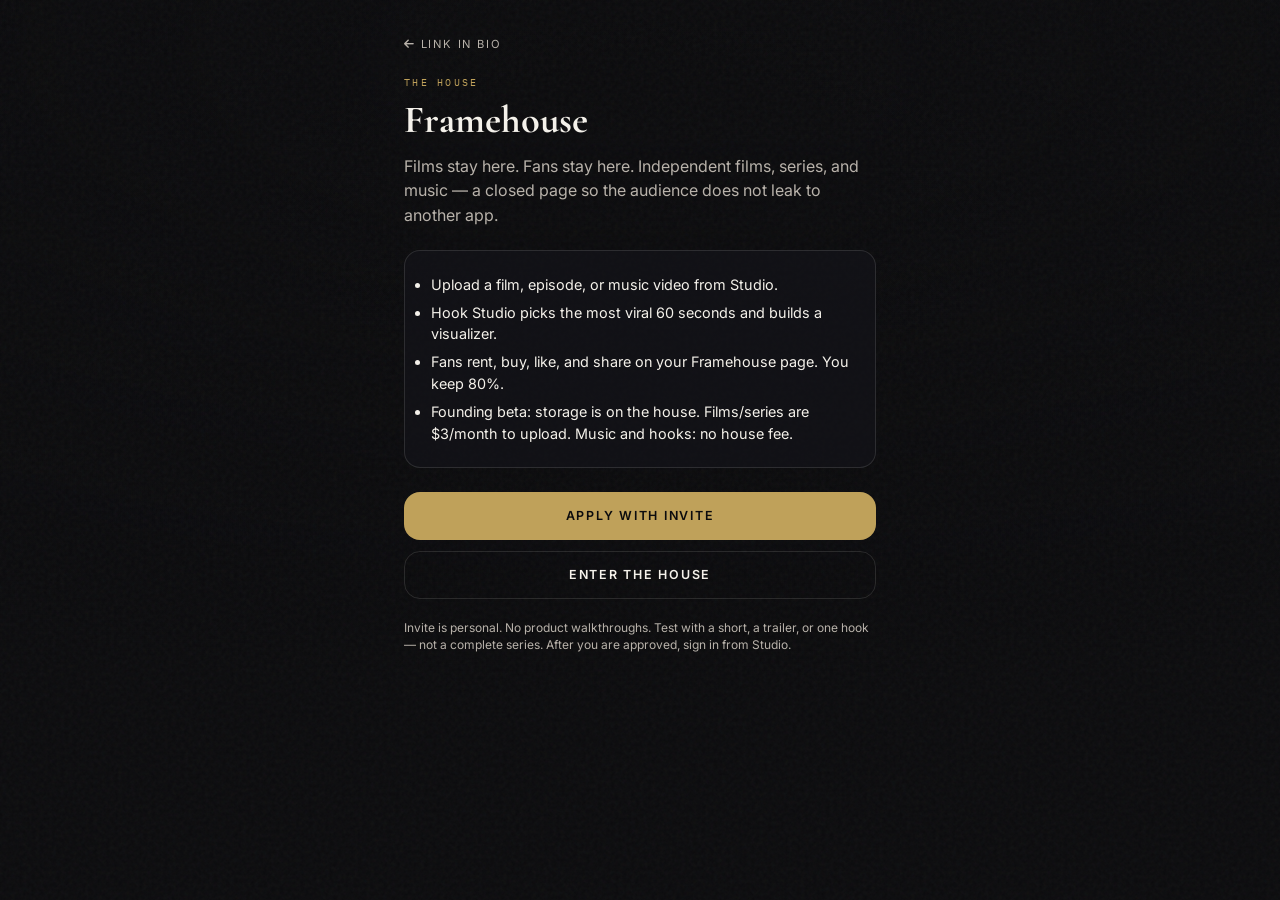
==== framehouse.html @ ba52c089 "Add Framehouse to the link in bio." ====
<!DOCTYPE html>
<html lang="en">
<head>
    <meta charset="UTF-8">
    <meta name="viewport" content="width=device-width, initial-scale=1.0, viewport-fit=cover">
    <title>Framehouse — Films stay here. Fans stay here.</title>
    <meta name="description" content="Invite-only streaming house for independent films, series, and music. Hook Studio picks the 60 seconds. Founding beta — storage on the house.">
    <meta name="theme-color" content="#09080a">
    <link rel="stylesheet" href="https://cdnjs.cloudflare.com/ajax/libs/font-awesome/6.5.1/css/all.min.css">
    <link rel="stylesheet" href="css/briunka-link.css?v=fh1">
    <style>
        .fh-page { position: relative; z-index: 2; max-width: 32rem; margin: 0 auto; padding: 2rem 1.25rem 4rem; }
        .fh-kicker { font-family: 'IBM Plex Mono', monospace; font-size: 0.65rem; letter-spacing: 0.22em; text-transform: uppercase; color: var(--gold); }
        .fh-page h1 { font-size: 2.4rem; line-height: 1.1; margin: 0.6rem 0 0.8rem; }
        .fh-lead { color: var(--muted); font-size: 1rem; line-height: 1.55; }
        .fh-list { margin: 1.4rem 0; padding: 1rem 1rem 1rem 1.6rem; border: 1px solid var(--glass-border); background: var(--glass); border-radius: 1rem; color: var(--ivory); font-size: 0.9rem; line-height: 1.5; }
        .fh-list li { margin: 0.4rem 0; }
        .fh-actions { display: flex; flex-direction: column; gap: 0.7rem; margin-top: 1.5rem; }
        .fh-btn { display: flex; align-items: center; justify-content: center; min-height: 3rem; padding: 0.85rem 1.1rem; border-radius: 1rem; text-decoration: none; font-size: 0.78rem; letter-spacing: 0.14em; text-transform: uppercase; font-weight: 600; }
        .fh-btn-gold { background: var(--gold); color: #0b0b0d; }
        .fh-btn-ghost { border: 1px solid var(--glass-border); color: var(--ivory); }
        .fh-note { margin-top: 1.25rem; font-size: 0.75rem; color: var(--muted); line-height: 1.45; }
        .fh-back { display: inline-block; margin-bottom: 1.5rem; color: var(--muted); text-decoration: none; font-size: 0.7rem; letter-spacing: 0.16em; text-transform: uppercase; }
    </style>
</head>
<body>
    <div class="art-hero" id="art-hero"></div>
    <div class="hero-vignette"></div>
    <div class="grain"></div>

    <div class="fh-page">
        <a class="fh-back" href="index.html"><i class="fa-solid fa-arrow-left"></i> Link in bio</a>
        <p class="fh-kicker">The house</p>
        <h1 class="serif">Framehouse</h1>
        <p class="fh-lead">Films stay here. Fans stay here. Independent films, series, and music — a closed page so the audience does not leak to another app.</p>
        <ul class="fh-list">
            <li>Upload a film, episode, or music video from Studio.</li>
            <li>Hook Studio picks the most viral 60 seconds and builds a visualizer.</li>
            <li>Fans rent, buy, like, and share on your Framehouse page. You keep 80%.</li>
            <li>Founding beta: storage is on the house. Films/series are $3/month to upload. Music and hooks: no house fee.</li>
        </ul>
        <div class="fh-actions">
            <a class="fh-btn fh-btn-gold" href="join-ecosystem.html">Apply with invite</a>
            <a class="fh-btn fh-btn-ghost" id="fh-enter" href="http://localhost:3100">Enter the house</a>
        </div>
        <p class="fh-note">Invite is personal. No product walkthroughs. Test with a short, a trailer, or one hook — not a complete series. After you are approved, sign in from Studio.</p>
    </div>

    <script>
        (function () {
            var local = location.hostname === 'localhost' || location.hostname === '127.0.0.1';
            var enter = document.getElementById('fh-enter');
            if (local) enter.href = 'http://localhost:3100';
            else enter.href = 'join-ecosystem.html';
        })();
    </script>
</body>
</html>
---- css/briunka-link.css ----
@import url('https://fonts.googleapis.com/css2?family=Cormorant+Garamond:ital,wght@0,400;0,500;0,600;0,700;1,400&family=Inter:wght@300;400;500;600&family=IBM+Plex+Mono:wght@400;500&display=swap');

:root {
    --gold: #bfa15a;
    --gold-light: #e8d5b0;
    --gold-glow: rgba(191, 161, 90, 0.35);
    --ink: #0b0b0d;
    --surface: #141419;
    --surface-2: #1a1a22;
    --ivory: #f4f1ea;
    --muted: #b8b2aa;
    --purple: #6b4c7f;
    --cosmic: #2a1a3e;
    --glass: rgba(20, 20, 25, 0.72);
    --glass-border: rgba(244, 241, 234, 0.12);
}

*, *::before, *::after { box-sizing: border-box; margin: 0; padding: 0; }

html { scroll-behavior: smooth; }

body {
    font-family: 'Inter', system-ui, sans-serif;
    background: var(--ink);
    color: var(--ivory);
    min-height: 100dvh;
    overflow-x: hidden;
    -webkit-font-smoothing: antialiased;
}

.serif { font-family: 'Cormorant Garamond', Georgia, serif; }
.mono { font-family: 'IBM Plex Mono', monospace; }

/* ── Ambient layers ── */
.art-hero {
    position: fixed;
    inset: 0;
    z-index: 0;
    overflow: hidden;
}

.art-slide {
    position: absolute;
    inset: 0;
    background-size: cover;
    background-position: center top;
    opacity: 0;
    transition: opacity 2.5s ease-in-out;
    transform: scale(1.05);
}

.art-slide.active {
    opacity: 1;
    animation: kenBurns 18s ease-in-out infinite alternate;
}

@keyframes kenBurns {
    from { transform: scale(1.05); }
    to { transform: scale(1.12); }
}

.hero-vignette {
    position: fixed;
    inset: 0;
    z-index: 1;
    pointer-events: none;
    background:
        radial-gradient(ellipse 90% 60% at 50% 20%, transparent 20%, rgba(11, 11, 13, 0.55) 70%, rgba(11, 11, 13, 0.92) 100%),
        linear-gradient(180deg, rgba(11, 11, 13, 0.3) 0%, rgba(11, 11, 13, 0.7) 45%, rgba(11, 11, 13, 0.98) 85%);
}

.cosmic-glow {
    position: fixed;
    inset: 0;
    z-index: 1;
    pointer-events: none;
    background:
        radial-gradient(ellipse 70% 40% at 50% 0%, rgba(107, 76, 127, 0.25), transparent 60%),
        radial-gradient(ellipse 50% 30% at 80% 60%, rgba(191, 161, 90, 0.08), transparent 50%),
        radial-gradient(ellipse 40% 25% at 10% 80%, rgba(107, 76, 127, 0.1), transparent 50%);
}

.grain {
    position: fixed;
    inset: 0;
    z-index: 2;
    pointer-events: none;
    opacity: 0.045;
    background-image: url("data:image/svg+xml,%3Csvg viewBox='0 0 256 256' xmlns='http://www.w3.org/2000/svg'%3E%3Cfilter id='n'%3E%3CfeTurbulence type='fractalNoise' baseFrequency='0.85' numOctaves='4' stitchTiles='stitch'/%3E%3C/filter%3E%3Crect width='100%25' height='100%25' filter='url(%23n)'/%3E%3C/svg%3E");
}

.particles {
    position: fixed;
    inset: 0;
    z-index: 2;
    pointer-events: none;
    overflow: hidden;
}

.particle {
    position: absolute;
    width: 2px;
    height: 2px;
    background: var(--gold);
    border-radius: 50%;
    opacity: 0;
    animation: floatParticle 8s ease-in-out infinite;
    box-shadow: 0 0 6px var(--gold-glow);
}

@keyframes floatParticle {
    0%, 100% { opacity: 0; transform: translateY(0) scale(0.5); }
    20% { opacity: 0.8; }
    80% { opacity: 0.3; }
    100% { opacity: 0; transform: translateY(-120px) scale(1); }
}

/* ── Layout ── */
.page {
    position: relative;
    z-index: 10;
    max-width: 28rem;
    margin: 0 auto;
    padding: 0 1.25rem 5rem;
}

/* ── Profile ── */
.profile-header {
    text-align: center;
    padding-top: 2.5rem;
    animation: fadeUp 0.8s ease forwards;
}

.avatar-orbit {
    position: relative;
    width: 7.5rem;
    height: 7.5rem;
    margin: 0 auto 1.25rem;
}

.avatar-ring {
    position: absolute;
    inset: -3px;
    border-radius: 50%;
    background: conic-gradient(from 0deg, #7a5c2e, var(--gold), var(--gold-light), var(--gold), #7a5c2e);
    animation: spinRing 12s linear infinite;
    padding: 2px;
}

@keyframes spinRing {
    to { transform: rotate(360deg); }
}

.avatar-inner {
    position: relative;
    width: 100%;
    height: 100%;
    border-radius: 50%;
    overflow: hidden;
    border: 2px solid var(--ink);
    background: var(--surface);
}

.avatar-inner img {
    width: 100%;
    height: 100%;
    object-fit: cover;
    object-position: center top;
}

.avatar-fallback {
    width: 100%;
    height: 100%;
    display: flex;
    align-items: center;
    justify-content: center;
    background: linear-gradient(135deg, var(--cosmic), var(--ink));
    font-size: 2rem;
    color: var(--gold);
}

.brand-name {
    font-size: 2.5rem;
    font-weight: 600;
    letter-spacing: -0.02em;
    line-height: 1;
    background: linear-gradient(135deg, var(--ivory) 30%, var(--gold-light) 70%, var(--gold));
    -webkit-background-clip: text;
    -webkit-text-fill-color: transparent;
    background-clip: text;
    text-shadow: none;
    filter: drop-shadow(0 0 20px rgba(191, 161, 90, 0.3));
}

.brand-tagline {
    font-size: 0.625rem;
    letter-spacing: 0.35em;
    text-transform: uppercase;
    color: var(--gold);
    margin-top: 0.5rem;
}

.brand-bio {
    font-size: 0.8125rem;
    color: var(--muted);
    line-height: 1.6;
    max-width: 18rem;
    margin: 0.75rem auto 0;
    font-weight: 300;
}

.skool-cta {
    display: flex;
    align-items: center;
    gap: 0.85rem;
    margin: 1.35rem 0 0.25rem;
    padding: 1rem 1.1rem;
    text-decoration: none;
    color: inherit;
    border-radius: 1.15rem;
    border: 1px solid rgba(255, 210, 74, 0.5);
    background: linear-gradient(135deg, rgba(42, 32, 8, 0.95), rgba(11, 11, 13, 0.96));
    box-shadow: 0 0 36px rgba(255, 210, 74, 0.12);
    animation: fadeUp 0.6s ease 0.06s forwards;
    opacity: 0;
    transition: transform 0.25s ease, border-color 0.25s ease, box-shadow 0.25s ease;
}

.skool-cta:hover {
    border-color: rgba(255, 210, 74, 0.75);
    box-shadow: 0 16px 36px -10px rgba(0, 0, 0, 0.55), 0 0 28px rgba(255, 210, 74, 0.16);
    transform: translateY(-2px);
}

.skool-cta-icon {
    flex-shrink: 0;
    width: 2.75rem;
    height: 2.75rem;
    border-radius: 50%;
    display: flex;
    align-items: center;
    justify-content: center;
    background: rgba(255, 210, 74, 0.16);
    border: 1px solid rgba(255, 210, 74, 0.4);
    color: #ffd24a;
    font-size: 1.05rem;
}

.skool-cta-text {
    display: flex;
    flex-direction: column;
    gap: 0.1rem;
    min-width: 0;
    flex: 1;
}

.skool-cta-kicker {
    font-family: 'IBM Plex Mono', monospace;
    font-size: 0.5625rem;
    letter-spacing: 0.16em;
    text-transform: uppercase;
    color: #ffd24a;
}

.skool-cta-title {
    font-size: 1.05rem;
    font-weight: 600;
    line-height: 1.2;
    color: var(--ivory);
}

.skool-cta-sub {
    font-size: 0.7rem;
    color: var(--muted);
    line-height: 1.35;
}

.skool-cta-arrow {
    flex-shrink: 0;
    color: #ffd24a;
    font-weight: 700;
    letter-spacing: 0.12em;
    font-size: 0.625rem;
}

.ecosystem-cta {
    border-color: rgba(191, 161, 90, 0.55);
    background: linear-gradient(135deg, rgba(42, 28, 10, 0.96), rgba(11, 11, 13, 0.97));
    box-shadow: 0 0 36px rgba(191, 161, 90, 0.14);
}

.ecosystem-cta .skool-cta-icon {
    background: rgba(191, 161, 90, 0.16);
    border-color: rgba(191, 161, 90, 0.45);
    color: var(--gold);
}

.ecosystem-cta .skool-cta-kicker,
.ecosystem-cta .skool-cta-arrow {
    color: var(--gold);
}

.ecosystem-cta:hover {
    border-color: rgba(191, 161, 90, 0.8);
    box-shadow: 0 16px 36px -10px rgba(0, 0, 0, 0.55), 0 0 28px rgba(191, 161, 90, 0.18);
}

.house-cta {
    border-color: rgba(196, 122, 74, 0.55);
    background: linear-gradient(135deg, rgba(36, 22, 12, 0.96), rgba(11, 11, 13, 0.97));
    box-shadow: 0 0 36px rgba(196, 122, 74, 0.16);
}
.house-cta .skool-cta-icon {
    background: rgba(196, 122, 74, 0.18);
    border-color: rgba(196, 122, 74, 0.45);
    color: #e0b088;
}
.house-cta .skool-cta-kicker,
.house-cta .skool-cta-arrow {
    color: #e0b088;
}
.house-cta:hover {
    border-color: rgba(196, 122, 74, 0.85);
    box-shadow: 0 16px 36px -10px rgba(0, 0, 0, 0.55), 0 0 28px rgba(196, 122, 74, 0.2);
}

.gold-divider {
    height: 1px;
    margin: 2rem 0;
    background: linear-gradient(90deg, transparent, var(--gold), transparent);
    opacity: 0.6;
}

.section-label {
    font-family: 'IBM Plex Mono', monospace;
    font-size: 0.625rem;
    letter-spacing: 0.22em;
    text-transform: uppercase;
    color: var(--gold);
    margin-bottom: 0.875rem;
    display: flex;
    align-items: center;
    gap: 0.75rem;
}

.section-label::after {
    content: '';
    flex: 1;
    height: 1px;
    background: linear-gradient(90deg, rgba(191, 161, 90, 0.4), transparent);
}

/* ── Social bar ── */
.social-bar {
    display: grid;
    grid-template-columns: 1fr 1fr;
    gap: 0.65rem;
    margin-bottom: 2rem;
}

.social-tile {
    display: flex;
    align-items: center;
    gap: 0.75rem;
    min-width: 0;
    padding: 0.8rem 0.85rem;
    border-radius: 1.05rem;
    background:
        linear-gradient(180deg, rgba(255, 255, 255, 0.04), transparent 55%),
        var(--surface);
    border: 1px solid var(--glass-border);
    text-decoration: none;
    color: inherit;
    transition: transform 0.28s ease, border-color 0.28s ease, box-shadow 0.28s ease;
    animation: fadeUp 0.5s ease both;
}

.social-tile.is-featured {
    grid-column: 1 / -1;
    padding: 1rem 1.05rem;
    background:
        linear-gradient(135deg, rgba(191, 161, 90, 0.16), rgba(20, 20, 25, 0.92) 55%),
        var(--surface);
    border-color: rgba(191, 161, 90, 0.38);
}

.social-tile:hover {
    transform: translateY(-3px);
    border-color: rgba(191, 161, 90, 0.55);
    box-shadow: 0 10px 28px rgba(0, 0, 0, 0.45), 0 0 22px var(--gold-glow);
}

.social-tile-icon {
    width: 2.6rem;
    height: 2.6rem;
    border-radius: 0.8rem;
    display: grid;
    place-items: center;
    flex: 0 0 auto;
    color: #fff;
    font-size: 1.05rem;
    box-shadow: inset 0 1px 0 rgba(255, 255, 255, 0.25);
}

.social-tile.is-featured .social-tile-icon {
    width: 3rem;
    height: 3rem;
    font-size: 1.2rem;
}

.social-tiktok .social-tile-icon {
    background: linear-gradient(135deg, #25f4ee 0%, #111 48%, #fe2c55 100%);
}
.social-youtube .social-tile-icon {
    background: linear-gradient(135deg, #ff4d4d, #cc0000);
}
.social-facebook .social-tile-icon {
    background: linear-gradient(135deg, #4b9bff, #1877f2);
}
.social-instagram .social-tile-icon {
    background: linear-gradient(135deg, #f9ce34, #ee2a7b 50%, #6228d7);
}
.social-spotify .social-tile-icon {
    background: linear-gradient(135deg, #1ed760, #169c46);
}
.social-x .social-tile-icon,
.social-other .social-tile-icon {
    background: linear-gradient(135deg, #bfa15a, #7a6230);
}

.social-tile-copy {
    display: flex;
    flex-direction: column;
    min-width: 0;
    flex: 1;
    text-align: left;
}

.social-tile-handle {
    font-size: 0.78rem;
    font-weight: 600;
    letter-spacing: 0.01em;
    white-space: nowrap;
    overflow: hidden;
    text-overflow: ellipsis;
}

.social-tile.is-featured .social-tile-handle {
    font-size: 0.95rem;
}

.social-tile-kind {
    font-size: 0.62rem;
    letter-spacing: 0.12em;
    text-transform: uppercase;
    color: var(--gold);
    margin-top: 0.12rem;
}

.social-tile-out {
    color: var(--muted);
    font-size: 0.7rem;
    flex: 0 0 auto;
}

.social-tile:hover .social-tile-out { color: var(--gold); }

/* ── Email capture ── */
.email-capture { margin-bottom: 1.5rem; }

.email-form {
    display: flex;
    flex-direction: column;
    gap: 0.5rem;
}

.email-input {
    margin-bottom: 0 !important;
    background: var(--glass) !important;
    backdrop-filter: blur(12px);
}

.email-submit {
    padding: 0.75rem;
    border: none;
    border-radius: 0.875rem;
    background: linear-gradient(135deg, var(--gold), #9a7b3c);
    color: var(--ink);
    font-size: 0.75rem;
    font-weight: 600;
    letter-spacing: 0.1em;
    text-transform: uppercase;
    cursor: pointer;
    transition: all 0.25s;
}

.email-submit:hover {
    transform: translateY(-2px);
    box-shadow: 0 8px 24px var(--gold-glow);
}

/* ── AI Movie Casting ── */
.casting-intro {
    font-size: 0.8125rem;
    color: var(--muted);
    line-height: 1.6;
    margin-bottom: 1.25rem;
    font-weight: 300;
}

/* ── Live Review ── */
.review-tiers {
    display: grid;
    grid-template-columns: repeat(3, 1fr);
    gap: 0.5rem;
    margin-bottom: 1.25rem;
}

.review-tier-card {
    position: relative;
    padding: 0.875rem 0.5rem;
    border-radius: 1rem;
    border: 1px solid var(--glass-border);
    background: var(--glass);
    text-align: center;
    cursor: pointer;
    transition: all 0.25s;
    color: inherit;
    font-family: inherit;
}

.review-tier-card.active {
    border-color: var(--gold);
    background: linear-gradient(135deg, rgba(26, 22, 18, 0.9), rgba(11, 11, 13, 0.95));
    box-shadow: 0 0 24px var(--gold-glow);
}

.review-tier-card:hover { border-color: rgba(191, 161, 90, 0.5); }

.tier-icon { font-size: 1.125rem; color: var(--gold); margin-bottom: 0.35rem; display: block; }
.tier-label { font-size: 0.5625rem; letter-spacing: 0.08em; text-transform: uppercase; color: var(--muted); }
.tier-price { font-family: 'Cormorant Garamond', serif; font-size: 1.375rem; font-weight: 600; color: var(--gold); margin: 0.15rem 0; }
.tier-desc { font-size: 0.5625rem; color: var(--muted); line-height: 1.3; }

.tier-badge {
    position: absolute;
    top: -0.35rem;
    right: 0.35rem;
    font-size: 0.4375rem;
    letter-spacing: 0.1em;
    padding: 0.15rem 0.35rem;
    border-radius: 9999px;
    background: var(--gold);
    color: var(--ink);
    font-weight: 700;
}

.review-form { display: flex; flex-direction: column; gap: 0.5rem; }

.content-type-toggle {
    display: flex;
    gap: 0.5rem;
    margin-bottom: 0.5rem;
}

.type-option {
    flex: 1;
    display: flex;
    align-items: center;
    justify-content: center;
    gap: 0.35rem;
    padding: 0.625rem;
    border-radius: 0.75rem;
    border: 1px solid var(--glass-border);
    font-size: 0.6875rem;
    cursor: pointer;
    background: var(--ink);
    color: var(--muted);
}

.type-option:has(input:checked) {
    border-color: var(--gold);
    color: var(--gold);
}

.type-option input { display: none; }

.video-info { font-size: 0.6875rem; color: var(--gold); margin-bottom: 0.5rem; }

.review-host-link {
    text-align: center;
    font-size: 0.6875rem;
    color: var(--muted);
    margin-top: 1rem;
}

.review-host-link a { color: var(--gold); text-decoration: none; }

.notify-options {
    display: flex;
    flex-direction: column;
    gap: 0.5rem;
    margin: 0.5rem 0;
}

.notify-check {
    display: flex;
    align-items: flex-start;
    gap: 0.5rem;
    font-size: 0.6875rem;
    color: var(--muted);
    cursor: pointer;
    line-height: 1.4;
}

.notify-check input { accent-color: var(--gold); margin-top: 0.15rem; flex-shrink: 0; }

.queue-status-card {
    margin-top: 1rem;
    border-radius: 1rem;
    overflow: hidden;
    animation: fadeUp 0.5s ease;
}

.queue-status-inner {
    display: flex;
    align-items: center;
    gap: 1rem;
    padding: 1rem 1.125rem;
    background: var(--glass);
    border: 1px solid var(--glass-border);
    border-radius: 1rem;
    position: relative;
}

.queue-status-inner.up-next {
    border-color: #2ecc71;
    background: linear-gradient(135deg, rgba(46, 204, 113, 0.12), rgba(11, 11, 13, 0.9));
    box-shadow: 0 0 30px rgba(46, 204, 113, 0.15);
}

.queue-status-inner.almost { border-color: var(--gold); }

.queue-position-badge {
    width: 2.75rem;
    height: 2.75rem;
    border-radius: 50%;
    background: rgba(191, 161, 90, 0.15);
    border: 1px solid rgba(191, 161, 90, 0.35);
    display: flex;
    align-items: center;
    justify-content: center;
    font-family: 'Cormorant Garamond', serif;
    font-size: 1.25rem;
    font-weight: 600;
    color: var(--gold);
    flex-shrink: 0;
}

.queue-status-inner.up-next .queue-position-badge {
    background: rgba(46, 204, 113, 0.2);
    border-color: #2ecc71;
    color: #2ecc71;
    font-size: 0.625rem;
    letter-spacing: 0.05em;
}

.queue-status-text { flex: 1; min-width: 0; }
.queue-status-title { font-size: 0.8125rem; font-weight: 500; white-space: nowrap; overflow: hidden; text-overflow: ellipsis; }
.queue-status-msg { font-size: 0.75rem; color: var(--muted); margin-top: 0.2rem; }
.queue-status-msg strong { color: var(--ivory); }
.queue-status-inner.up-next .queue-status-msg strong { color: #2ecc71; }
.queue-status-tier { font-size: 0.5625rem; color: var(--gold); margin-top: 0.15rem; letter-spacing: 0.08em; }

.queue-status-dismiss {
    position: absolute;
    top: 0.5rem;
    right: 0.5rem;
    background: none;
    border: none;
    color: var(--muted);
    font-size: 1.125rem;
    cursor: pointer;
    line-height: 1;
}

.check-queue-form { margin-top: 1.25rem; }

.check-queue-row {
    display: flex;
    gap: 0.5rem;
}

.check-queue-row .field-input { margin-bottom: 0; flex: 1; }

.check-queue-btn {
    width: 2.75rem;
    height: 2.75rem;
    border: none;
    border-radius: 0.75rem;
    background: var(--gold);
    color: var(--ink);
    cursor: pointer;
    flex-shrink: 0;
}

/* ── Price sheet ── */
.price-sheet-btn {
    position: relative;
    width: 100%;
    border: 1px solid var(--glass-border);
    border-radius: 1rem;
    overflow: hidden;
    padding: 0;
    background: none;
    cursor: pointer;
    transition: all 0.35s;
}

.price-sheet-btn img {
    width: 100%;
    display: block;
    border-radius: 1rem;
}

.price-sheet-btn:hover {
    border-color: var(--gold);
    box-shadow: 0 16px 40px rgba(0, 0, 0, 0.5), 0 0 30px var(--gold-glow);
}

.price-sheet-overlay {
    position: absolute;
    inset: 0;
    display: flex;
    align-items: center;
    justify-content: center;
    gap: 0.5rem;
    background: rgba(11, 11, 13, 0.55);
    color: var(--gold);
    font-family: 'IBM Plex Mono', monospace;
    font-size: 0.6875rem;
    letter-spacing: 0.15em;
    text-transform: uppercase;
    opacity: 0;
    transition: opacity 0.3s;
}

.price-sheet-btn:hover .price-sheet-overlay { opacity: 1; }

.price-sheet-lightbox {
    position: fixed;
    inset: 0;
    z-index: 200;
    background: rgba(0, 0, 0, 0.92);
    display: flex;
    align-items: center;
    justify-content: center;
    padding: 1rem;
    opacity: 0;
    pointer-events: none;
    transition: opacity 0.3s;
}

.price-sheet-lightbox.open {
    opacity: 1;
    pointer-events: all;
}

.price-sheet-lightbox img {
    max-width: 100%;
    max-height: 92dvh;
    border-radius: 0.5rem;
    border: 1px solid var(--glass-border);
}

.lightbox-close {
    position: fixed;
    top: 1rem;
    right: 1rem;
    background: var(--surface);
    border: 1px solid var(--glass-border);
    color: var(--ivory);
    width: 2.5rem;
    height: 2.5rem;
    border-radius: 50%;
    font-size: 1.5rem;
    cursor: pointer;
    z-index: 201;
}

.package-includes {
    list-style: none;
    margin-bottom: 1.5rem;
    padding: 1rem;
    background: var(--glass);
    border: 1px solid var(--glass-border);
    border-radius: 1rem;
    font-size: 0.6875rem;
    color: var(--muted);
}

.package-includes li {
    padding: 0.3rem 0;
    display: flex;
    align-items: flex-start;
    gap: 0.5rem;
}

.package-includes li i {
    color: var(--gold);
    font-size: 0.5rem;
    margin-top: 0.35rem;
}

.casting-category { margin-bottom: 1.75rem; }

.casting-list {
    display: flex;
    flex-direction: column;
    gap: 0.625rem;
}

.casting-card-compact {
    display: flex;
    border-radius: 1rem;
}

.casting-card-compact .casting-body {
    flex: 1;
    padding: 0.875rem 1rem;
}

.casting-card-compact .casting-name { font-size: 1.1rem; }
.casting-card-compact .casting-desc { font-size: 0.6875rem; margin-bottom: 0.5rem; }
.casting-card-compact .casting-upload-hint { display: none; }

.movement-tagline {
    text-align: center;
    font-family: 'Cormorant Garamond', serif;
    font-size: 0.9375rem;
    color: var(--muted);
    line-height: 1.6;
    margin: 2rem 0;
    font-style: italic;
}

.footer-contact {
    margin-bottom: 0.75rem;
    display: flex;
    flex-direction: column;
    gap: 0.35rem;
    align-items: center;
}

.footer-contact a {
    font-size: 0.6875rem;
    color: var(--gold);
    text-decoration: none;
}

.footer-hashtag {
    font-family: 'IBM Plex Mono', monospace;
    font-size: 0.5625rem;
    letter-spacing: 0.2em;
    color: var(--muted);
}

.casting-grid {
    display: flex;
    flex-direction: column;
    gap: 0.5rem;
}

.casting-card {
    border-radius: 1.25rem;
    overflow: hidden;
    background: var(--glass);
    backdrop-filter: blur(16px);
    border: 1px solid var(--glass-border);
    transition: all 0.35s cubic-bezier(0.4, 0, 0.2, 1);
    animation: fadeUp 0.6s ease forwards;
    opacity: 0;
}

.casting-card:hover {
    transform: translateY(-4px);
    border-color: rgba(191, 161, 90, 0.4);
    box-shadow: 0 20px 40px -10px rgba(0, 0, 0, 0.6);
}

.casting-img {
    position: relative;
    aspect-ratio: 16/9;
    overflow: hidden;
    background: var(--cosmic);
}

.casting-img img {
    width: 100%;
    height: 100%;
    object-fit: cover;
    object-position: center top;
}

.casting-img-placeholder {
    width: 100%;
    height: 100%;
    display: flex;
    align-items: center;
    justify-content: center;
    background: linear-gradient(135deg, var(--cosmic), var(--surface));
    color: var(--gold);
    font-size: 2rem;
}

.casting-movie {
    position: absolute;
    bottom: 0.75rem;
    left: 0.75rem;
    font-family: 'IBM Plex Mono', monospace;
    font-size: 0.5rem;
    letter-spacing: 0.15em;
    text-transform: uppercase;
    padding: 0.3rem 0.6rem;
    border-radius: 9999px;
    background: rgba(11, 11, 13, 0.8);
    border: 1px solid var(--glass-border);
    color: var(--gold);
}

.casting-gallery-count {
    position: absolute;
    top: 0.75rem;
    right: 0.75rem;
    font-size: 0.625rem;
    color: var(--ivory);
    background: rgba(11, 11, 13, 0.7);
    padding: 0.25rem 0.5rem;
    border-radius: 9999px;
}

.casting-body { padding: 1.125rem; }

.casting-position {
    font-family: 'IBM Plex Mono', monospace;
    font-size: 0.5625rem;
    letter-spacing: 0.18em;
    text-transform: uppercase;
    color: var(--gold);
    margin-bottom: 0.25rem;
}

.casting-name {
    font-size: 1.375rem;
    font-weight: 600;
    line-height: 1.1;
    margin-bottom: 0.5rem;
}

.casting-desc {
    font-size: 0.75rem;
    color: var(--muted);
    line-height: 1.55;
    margin-bottom: 0.875rem;
}

.casting-meta {
    display: flex;
    align-items: center;
    justify-content: space-between;
    margin-bottom: 0.75rem;
}

.casting-price-wrap {
    display: flex;
    align-items: baseline;
    gap: 0.5rem;
}

.price-original {
    font-family: 'Cormorant Garamond', serif;
    font-size: 1rem;
    color: var(--muted);
    text-decoration: line-through;
}

.price-sale {
    font-family: 'Cormorant Garamond', serif;
    font-size: 1.5rem;
    font-weight: 600;
    color: var(--gold);
}

.casting-price {
    font-family: 'Cormorant Garamond', serif;
    font-size: 1.5rem;
    font-weight: 600;
    color: var(--gold);
}

.sale-badge {
    position: absolute;
    top: 0.75rem;
    right: 0.75rem;
    font-family: 'IBM Plex Mono', monospace;
    font-size: 0.5rem;
    letter-spacing: 0.15em;
    padding: 0.25rem 0.5rem;
    border-radius: 9999px;
    background: #c0392b;
    color: white;
    font-weight: 600;
}

.promo-tag {
    position: absolute;
    bottom: 0.75rem;
    right: 0.75rem;
    font-size: 0.5625rem;
    letter-spacing: 0.08em;
    padding: 0.25rem 0.5rem;
    border-radius: 9999px;
    background: rgba(107, 76, 127, 0.85);
    color: var(--ivory);
    border: 1px solid rgba(191, 161, 90, 0.3);
}

.promo-inline {
    font-size: 0.75rem;
    color: var(--purple);
    display: inline-block;
    margin-top: 0.35rem;
}

.casting-upload-hint {
    font-size: 0.6875rem;
    color: var(--gold);
    margin-bottom: 0.75rem;
    opacity: 0.9;
}

.casting-card-featured {
    border-color: rgba(191, 161, 90, 0.35);
    box-shadow: 0 0 40px rgba(191, 161, 90, 0.08);
}

.field-hint {
    color: var(--muted);
    font-weight: 400;
    font-size: 0.625rem;
}

.ref-photos-grid {
    display: flex;
    flex-wrap: wrap;
    gap: 0.5rem;
    margin-bottom: 0.75rem;
}

.ref-photo-item {
    position: relative;
    width: 4rem;
    height: 4rem;
}

.ref-photo-item img {
    width: 100%;
    height: 100%;
    object-fit: cover;
    border-radius: 0.5rem;
    border: 1px solid var(--gold);
}

.ref-photo-remove {
    position: absolute;
    top: -4px;
    right: -4px;
    width: 1.125rem;
    height: 1.125rem;
    border-radius: 50%;
    border: none;
    background: #e74c3c;
    color: white;
    font-size: 0.75rem;
    cursor: pointer;
    line-height: 1;
}

.payment-status-box {
    background: var(--ink);
    border: 1px solid var(--glass-border);
    border-radius: 0.875rem;
    padding: 1rem;
    margin-bottom: 1rem;
}

.pay-status-row {
    display: flex;
    justify-content: space-between;
    font-size: 0.8125rem;
    padding: 0.35rem 0;
}

.pay-on { color: #2ecc71; }
.pay-off { color: var(--muted); }

.casting-spots {
    font-family: 'IBM Plex Mono', monospace;
    font-size: 0.5625rem;
    letter-spacing: 0.1em;
    text-transform: uppercase;
    color: var(--muted);
    padding: 0.25rem 0.625rem;
    border: 1px solid var(--glass-border);
    border-radius: 9999px;
}

.casting-spots.sold-out { color: #e74c3c; border-color: rgba(231, 76, 60, 0.3); }

.casting-btn:disabled {
    opacity: 0.4;
    cursor: not-allowed;
    transform: none !important;
}

.studio-hint {
    font-size: 0.75rem;
    color: var(--muted);
    margin-bottom: 1rem;
    line-height: 1.5;
}

.edit-thumb {
    width: 100%;
    max-height: 6rem;
    object-fit: cover;
    border-radius: 0.5rem;
    margin-bottom: 0.5rem;
    border: 1px solid var(--glass-border);
}

.gallery-thumbs {
    display: flex;
    flex-wrap: wrap;
    gap: 0.5rem;
    margin-top: 0.5rem;
}

.gallery-thumb-wrap {
    position: relative;
    width: 4rem;
    height: 4rem;
}

.gallery-thumb-wrap .edit-thumb {
    width: 100%;
    height: 100%;
    margin: 0;
}

.gallery-remove {
    position: absolute;
    top: -4px;
    right: -4px;
    width: 1.125rem;
    height: 1.125rem;
    border-radius: 50%;
    border: none;
    background: #e74c3c;
    color: white;
    font-size: 0.75rem;
    cursor: pointer;
    line-height: 1;
    display: flex;
    align-items: center;
    justify-content: center;
}

/* ── Link cards ── */
.link-card {
    display: block;
    position: relative;
    padding: 1rem 1.125rem;
    margin-bottom: 0.75rem;
    border-radius: 1rem;
    background: var(--glass);
    backdrop-filter: blur(16px);
    -webkit-backdrop-filter: blur(16px);
    border: 1px solid var(--glass-border);
    text-decoration: none;
    color: inherit;
    overflow: hidden;
    transition: all 0.35s cubic-bezier(0.4, 0, 0.2, 1);
    animation: fadeUp 0.6s ease forwards;
    opacity: 0;
}

.link-card::before {
    content: '';
    position: absolute;
    inset: 0;
    background: linear-gradient(135deg, rgba(191, 161, 90, 0.1), transparent 55%);
    opacity: 0;
    transition: opacity 0.35s;
}

.link-card:hover {
    transform: translateY(-4px);
    border-color: rgba(191, 161, 90, 0.45);
    box-shadow: 0 20px 40px -10px rgba(0, 0, 0, 0.6), 0 0 0 1px rgba(191, 161, 90, 0.1);
}

.link-card:hover::before { opacity: 1; }

.link-card.featured {
    border-color: rgba(191, 161, 90, 0.35);
    background: linear-gradient(135deg, rgba(26, 22, 18, 0.85), rgba(11, 11, 13, 0.9));
    padding: 1.25rem 1.25rem;
}

.link-card.featured .link-glow {
    position: absolute;
    top: -60%;
    right: -20%;
    width: 200px;
    height: 200px;
    background: radial-gradient(circle, rgba(191, 161, 90, 0.18), transparent 70%);
    pointer-events: none;
}

.link-card.skool-card {
    border-color: rgba(255, 210, 74, 0.45);
    background: linear-gradient(135deg, rgba(42, 32, 8, 0.92), rgba(11, 11, 13, 0.95));
    box-shadow: 0 0 40px rgba(255, 210, 74, 0.08);
}

.link-card.skool-card .link-glow {
    background: radial-gradient(circle, rgba(255, 210, 74, 0.22), transparent 70%);
}

.link-card.skool-card .link-icon {
    background: rgba(255, 210, 74, 0.15);
    border-color: rgba(255, 210, 74, 0.35);
    color: #ffd24a;
}

.link-card.skool-card .link-title {
    font-family: 'Cormorant Garamond', serif;
    font-size: 1.125rem;
    letter-spacing: 0.02em;
}

.link-card.skool-card .skool-arrow {
    color: #ffd24a;
    font-weight: 700;
    letter-spacing: 0.12em;
    font-size: 0.6875rem;
}

.link-card.skool-card:hover {
    border-color: rgba(255, 210, 74, 0.65);
    box-shadow: 0 20px 40px -10px rgba(0, 0, 0, 0.6), 0 0 30px rgba(255, 210, 74, 0.12);
}

.link-card.ecosystem {
    border-color: rgba(191, 161, 90, 0.5);
    background: linear-gradient(135deg, rgba(42, 28, 10, 0.94), rgba(11, 11, 13, 0.96));
    box-shadow: 0 0 40px rgba(191, 161, 90, 0.1);
}

.link-card.ecosystem .link-glow {
    background: radial-gradient(circle, rgba(191, 161, 90, 0.28), transparent 70%);
}

.link-card.ecosystem .link-icon {
    background: rgba(191, 161, 90, 0.16);
    border-color: rgba(191, 161, 90, 0.4);
    color: var(--gold);
}

.link-card.ecosystem .link-title {
    font-family: 'Cormorant Garamond', serif;
    font-size: 1.15rem;
    letter-spacing: 0.02em;
}

.link-card.ecosystem:hover {
    border-color: rgba(191, 161, 90, 0.75);
    box-shadow: 0 20px 40px -10px rgba(0, 0, 0, 0.6), 0 0 30px rgba(191, 161, 90, 0.16);
}

.link-inner {
    position: relative;
    display: flex;
    align-items: center;
    gap: 1rem;
}

.link-icon {
    width: 2.75rem;
    height: 2.75rem;
    border-radius: 0.75rem;
    display: flex;
    align-items: center;
    justify-content: center;
    background: rgba(191, 161, 90, 0.12);
    border: 1px solid rgba(191, 161, 90, 0.25);
    color: var(--gold);
    flex-shrink: 0;
    font-size: 1rem;
}

.link-text { flex: 1; min-width: 0; }

.link-title {
    font-weight: 500;
    font-size: 0.9375rem;
    color: var(--ivory);
    letter-spacing: -0.01em;
}

.link-subtitle {
    font-size: 0.75rem;
    color: var(--muted);
    margin-top: 0.15rem;
    white-space: nowrap;
    overflow: hidden;
    text-overflow: ellipsis;
}

.link-arrow {
    color: var(--gold);
    font-size: 0.625rem;
    letter-spacing: 0.15em;
    display: flex;
    align-items: center;
    gap: 0.35rem;
    flex-shrink: 0;
}

/* ── Product cards ── */
.product-grid {
    display: grid;
    grid-template-columns: 1fr 1fr;
    gap: 0.75rem;
}

.product-card {
    position: relative;
    border-radius: 1rem;
    overflow: hidden;
    background: var(--glass);
    backdrop-filter: blur(16px);
    -webkit-backdrop-filter: blur(16px);
    border: 1px solid var(--glass-border);
    transition: all 0.35s cubic-bezier(0.4, 0, 0.2, 1);
    animation: fadeUp 0.6s ease forwards;
    opacity: 0;
}

.product-card:hover {
    transform: translateY(-4px);
    border-color: rgba(191, 161, 90, 0.4);
    box-shadow: 0 16px 32px -8px rgba(0, 0, 0, 0.5);
}

.product-img {
    aspect-ratio: 1;
    background: var(--surface-2);
    overflow: hidden;
    position: relative;
}

.product-img img {
    width: 100%;
    height: 100%;
    object-fit: cover;
}

.product-img-placeholder {
    width: 100%;
    height: 100%;
    display: flex;
    align-items: center;
    justify-content: center;
    background: linear-gradient(135deg, var(--cosmic), var(--surface));
    color: var(--gold);
    font-size: 1.5rem;
}

.product-badge {
    position: absolute;
    top: 0.5rem;
    left: 0.5rem;
    font-family: 'IBM Plex Mono', monospace;
    font-size: 0.5rem;
    letter-spacing: 0.12em;
    text-transform: uppercase;
    padding: 0.2rem 0.5rem;
    border-radius: 9999px;
    background: rgba(11, 11, 13, 0.75);
    border: 1px solid var(--glass-border);
    color: var(--gold);
}

.product-body { padding: 0.75rem; }

.product-name {
    font-size: 0.8125rem;
    font-weight: 500;
    color: var(--ivory);
    line-height: 1.3;
    display: -webkit-box;
    -webkit-line-clamp: 2;
    -webkit-box-orient: vertical;
    overflow: hidden;
}

.product-price {
    font-family: 'Cormorant Garamond', serif;
    font-size: 1.25rem;
    font-weight: 600;
    color: var(--gold);
    margin-top: 0.25rem;
}

.buy-btn {
    width: 100%;
    margin-top: 0.5rem;
    padding: 0.5rem;
    border: none;
    border-radius: 0.625rem;
    background: var(--gold);
    color: var(--ink);
    font-size: 0.6875rem;
    font-weight: 600;
    letter-spacing: 0.1em;
    text-transform: uppercase;
    cursor: pointer;
    transition: all 0.25s ease;
}

.buy-btn:hover {
    background: var(--gold-light);
    transform: translateY(-1px);
    box-shadow: 0 4px 16px var(--gold-glow);
}

/* ── Art selector dots ── */
.art-dots {
    display: flex;
    justify-content: center;
    gap: 0.5rem;
    margin: 1.5rem 0;
}

.art-dot {
    width: 6px;
    height: 6px;
    border-radius: 50%;
    border: 1px solid rgba(191, 161, 90, 0.4);
    background: transparent;
    cursor: pointer;
    transition: all 0.3s;
    padding: 0;
}

.art-dot.active {
    background: var(--gold);
    border-color: var(--gold);
    box-shadow: 0 0 8px var(--gold-glow);
}

/* ── Footer ── */
.footer {
    text-align: center;
    margin-top: 3rem;
    padding-top: 1.5rem;
    border-top: 1px solid rgba(244, 241, 234, 0.06);
}

.footer a {
    font-family: 'IBM Plex Mono', monospace;
    font-size: 0.625rem;
    letter-spacing: 0.2em;
    color: var(--muted);
    text-decoration: none;
    transition: color 0.2s;
}

.footer a:hover { color: var(--gold); }

.footer-copy {
    font-size: 0.5625rem;
    color: rgba(184, 178, 170, 0.4);
    margin-top: 0.5rem;
    letter-spacing: 0.15em;
}

/* ── Studio FAB ── */
html.public-launch .studio-fab,
html.public-launch .studio-overlay {
    display: none !important;
}

.studio-fab {
    position: fixed;
    bottom: 1.5rem;
    right: 1.5rem;
    z-index: 50;
    width: 3rem;
    height: 3rem;
    border-radius: 50%;
    border: 1px solid rgba(191, 161, 90, 0.4);
    background: var(--surface);
    color: var(--gold);
    display: flex;
    align-items: center;
    justify-content: center;
    cursor: pointer;
    box-shadow: 0 8px 32px rgba(0, 0, 0, 0.5);
    transition: all 0.3s;
    font-size: 1rem;
}

.studio-fab:hover {
    border-color: var(--gold);
    transform: scale(1.08);
    box-shadow: 0 8px 32px rgba(0, 0, 0, 0.5), 0 0 24px var(--gold-glow);
}

/* ── Studio panel ── */
.studio-overlay {
    position: fixed;
    inset: 0;
    z-index: 100;
    background: rgba(0, 0, 0, 0.82);
    backdrop-filter: blur(4px);
    display: flex;
    align-items: flex-end;
    justify-content: center;
    padding: 1rem;
    opacity: 0;
    pointer-events: none;
    transition: opacity 0.3s;
}

.studio-overlay.open {
    opacity: 1;
    pointer-events: all;
}

@media (min-width: 640px) {
    .studio-overlay { align-items: center; }
}

.studio-panel {
    width: 100%;
    max-width: 28rem;
    max-height: 88dvh;
    background: var(--surface);
    border: 1px solid var(--glass-border);
    border-radius: 1.25rem;
    overflow: hidden;
    display: flex;
    flex-direction: column;
    transform: translateY(20px);
    transition: transform 0.3s ease;
}

.studio-overlay.open .studio-panel { transform: translateY(0); }

.studio-header {
    display: flex;
    align-items: center;
    justify-content: space-between;
    padding: 1.25rem 1.5rem;
    border-bottom: 1px solid var(--glass-border);
}

.studio-header h2 {
    font-family: 'Cormorant Garamond', serif;
    font-size: 1.375rem;
    font-weight: 600;
}

.studio-close {
    background: none;
    border: none;
    color: var(--muted);
    font-size: 1.5rem;
    cursor: pointer;
    line-height: 1;
    padding: 0.25rem;
}

.studio-close:hover { color: var(--ivory); }

.studio-tabs {
    flex-wrap: wrap;
    display: flex;
    border-bottom: 1px solid var(--glass-border);
    overflow-x: auto;
}

.studio-tab {
    flex: 1 1 auto;
    min-width: 4.5rem;
    padding: 0.75rem 0.5rem;
    background: none;
    border: none;
    color: var(--muted);
    font-size: 0.6875rem;
    letter-spacing: 0.08em;
    text-transform: uppercase;
    cursor: pointer;
    border-bottom: 2px solid transparent;
    transition: all 0.2s;
    white-space: nowrap;
}

.studio-tab.active {
    color: var(--gold);
    border-bottom-color: var(--gold);
}

.studio-body {
    flex: 1;
    overflow-y: auto;
    padding: 1.25rem 1.5rem;
}

.studio-tab-content { display: none; }
.studio-tab-content.active { display: block; }

.field-label {
    font-family: 'IBM Plex Mono', monospace;
    font-size: 0.5625rem;
    letter-spacing: 0.15em;
    text-transform: uppercase;
    color: var(--muted);
    margin-bottom: 0.375rem;
    display: block;
}

.field-input {
    width: 100%;
    background: var(--ink);
    border: 1px solid var(--glass-border);
    border-radius: 0.75rem;
    padding: 0.625rem 0.875rem;
    color: var(--ivory);
    font-size: 0.8125rem;
    margin-bottom: 1rem;
    transition: border-color 0.2s;
}

.field-input:focus {
    outline: none;
    border-color: var(--gold);
}

.field-row {
    display: flex;
    gap: 0.5rem;
    margin-bottom: 1rem;
}

.field-row .field-input { margin-bottom: 0; flex: 1; }

.edit-item {
    background: var(--ink);
    border: 1px solid var(--glass-border);
    border-radius: 0.875rem;
    padding: 0.875rem;
    margin-bottom: 0.625rem;
}

.edit-item-header {
    display: flex;
    align-items: center;
    justify-content: space-between;
    margin-bottom: 0.5rem;
}

.edit-item-title {
    font-size: 0.8125rem;
    font-weight: 500;
}

.edit-item-actions {
    display: flex;
    gap: 0.5rem;
    align-items: center;
}

.toggle-check {
    accent-color: var(--gold);
    cursor: pointer;
}

.icon-btn {
    background: none;
    border: none;
    color: var(--muted);
    cursor: pointer;
    padding: 0.25rem;
    font-size: 0.75rem;
    transition: color 0.2s;
}

.icon-btn:hover { color: #e74c3c; }
.icon-btn.gold:hover { color: var(--gold); }

.add-btn {
    width: 100%;
    padding: 0.75rem;
    border: 1px dashed rgba(191, 161, 90, 0.35);
    border-radius: 0.875rem;
    background: transparent;
    color: var(--gold);
    font-size: 0.75rem;
    letter-spacing: 0.1em;
    text-transform: uppercase;
    cursor: pointer;
    transition: all 0.2s;
    margin-top: 0.5rem;
}

.add-btn:hover {
    border-color: var(--gold);
    background: rgba(191, 161, 90, 0.06);
}

.upload-zone {
    border: 1px dashed rgba(191, 161, 90, 0.3);
    border-radius: 0.875rem;
    padding: 1.25rem;
    text-align: center;
    cursor: pointer;
    transition: all 0.2s;
    margin-bottom: 1rem;
}

.upload-zone:hover {
    border-color: var(--gold);
    background: rgba(191, 161, 90, 0.04);
}

.upload-zone i {
    font-size: 1.5rem;
    color: var(--gold);
    margin-bottom: 0.5rem;
    display: block;
}

.upload-zone p {
    font-size: 0.75rem;
    color: var(--muted);
}

.upload-zone input { display: none; }

.studio-footer {
    display: flex;
    gap: 0.75rem;
    padding: 1rem 1.5rem;
    border-top: 1px solid var(--glass-border);
}

.btn-reset {
    flex: 1;
    padding: 0.75rem;
    border: 1px solid var(--glass-border);
    border-radius: 0.875rem;
    background: transparent;
    color: var(--muted);
    font-size: 0.6875rem;
    letter-spacing: 0.1em;
    text-transform: uppercase;
    cursor: pointer;
    transition: all 0.2s;
}

.btn-reset:hover { border-color: var(--muted); color: var(--ivory); }

.btn-save {
    flex: 2;
    padding: 0.75rem;
    border: none;
    border-radius: 0.875rem;
    background: var(--gold);
    color: var(--ink);
    font-size: 0.6875rem;
    font-weight: 600;
    letter-spacing: 0.1em;
    text-transform: uppercase;
    cursor: pointer;
    transition: all 0.2s;
}

.btn-save:hover {
    background: var(--gold-light);
    box-shadow: 0 4px 20px var(--gold-glow);
}

/* ── Checkout modal ── */
.checkout-overlay {
    position: fixed;
    inset: 0;
    z-index: 150;
    background: rgba(0, 0, 0, 0.85);
    display: flex;
    align-items: center;
    justify-content: center;
    padding: 1.25rem;
    opacity: 0;
    pointer-events: none;
    transition: opacity 0.3s;
}

.checkout-overlay.open {
    opacity: 1;
    pointer-events: all;
}

.checkout-modal {
    width: 100%;
    max-width: 22rem;
    background: var(--surface);
    border: 1px solid var(--glass-border);
    border-radius: 1.25rem;
    padding: 1.5rem;
    text-align: center;
    transform: scale(0.95);
    transition: transform 0.3s;
    position: relative;
    max-height: 90dvh;
    overflow-y: auto;
}

.checkout-modal-wide { max-width: 24rem; text-align: left; }

.checkout-close {
    position: absolute;
    top: 0.75rem;
    right: 0.875rem;
    background: none;
    border: none;
    color: var(--muted);
    font-size: 1.5rem;
    cursor: pointer;
    line-height: 1;
    z-index: 1;
}

.checkout-product-img {
    width: 100%;
    height: 8rem;
    object-fit: cover;
    border-radius: 0.75rem;
    margin-bottom: 1rem;
}

.casting-checkout-info {
    font-size: 0.8125rem;
    line-height: 1.5;
    margin-bottom: 0.75rem;
    padding: 0.75rem;
    background: var(--ink);
    border-radius: 0.75rem;
    border: 1px solid var(--glass-border);
}

.checkout-form { margin-bottom: 1rem; }

.checkout-form .field-input { margin-bottom: 0.5rem; }

.upload-zone-compact { padding: 0.875rem; margin-bottom: 0.5rem; }

.ref-photo-preview {
    width: 4rem;
    height: 4rem;
    object-fit: cover;
    border-radius: 0.5rem;
    border: 1px solid var(--gold);
    margin-bottom: 0.5rem;
}

.checkout-demo-note {
    font-size: 0.6875rem;
    color: var(--muted);
    text-align: center;
    margin-top: 0.5rem;
}

.checkout-btn-paypal {
    padding: 0.875rem;
    border: 1px solid #0070ba;
    border-radius: 9999px;
    background: #0070ba;
    color: white;
    font-weight: 600;
    font-size: 0.8125rem;
    letter-spacing: 0.08em;
    cursor: pointer;
    transition: all 0.2s;
    width: 100%;
}

.checkout-btn-paypal:hover {
    background: #005ea6;
    box-shadow: 0 4px 20px rgba(0, 112, 186, 0.35);
}

.checkout-overlay.open .checkout-modal { transform: scale(1); }

.checkout-icon {
    width: 3.5rem;
    height: 3.5rem;
    border-radius: 50%;
    background: rgba(191, 161, 90, 0.15);
    border: 1px solid rgba(191, 161, 90, 0.3);
    display: flex;
    align-items: center;
    justify-content: center;
    margin: 0 auto 1rem;
    color: var(--gold);
    font-size: 1.25rem;
}

.checkout-title {
    font-family: 'Cormorant Garamond', serif;
    font-size: 1.5rem;
    margin-bottom: 0.5rem;
}

.checkout-desc {
    font-size: 0.8125rem;
    color: var(--muted);
    margin-bottom: 1.25rem;
    line-height: 1.5;
}

.checkout-price {
    font-family: 'Cormorant Garamond', serif;
    font-size: 2rem;
    color: var(--gold);
    margin-bottom: 1.25rem;
}

.checkout-actions {
    display: flex;
    flex-direction: column;
    gap: 0.5rem;
}

.checkout-btn-primary {
    padding: 0.875rem;
    border: none;
    border-radius: 9999px;
    background: var(--gold);
    color: var(--ink);
    font-weight: 600;
    font-size: 0.8125rem;
    letter-spacing: 0.08em;
    cursor: pointer;
    transition: all 0.2s;
}

.checkout-btn-primary:hover {
    background: var(--gold-light);
    box-shadow: 0 4px 20px var(--gold-glow);
}

.checkout-btn-secondary {
    padding: 0.75rem;
    border: 1px solid var(--glass-border);
    border-radius: 9999px;
    background: transparent;
    color: var(--muted);
    font-size: 0.75rem;
    cursor: pointer;
    transition: all 0.2s;
}

.checkout-btn-secondary:hover { color: var(--ivory); }

/* ── NDA gate (cannot miss, cannot click away) ── */
.nda-overlay {
    position: fixed;
    inset: 0;
    z-index: 400;
    background: rgba(0, 0, 0, 0.92);
    display: flex;
    align-items: center;
    justify-content: center;
    padding: 1.25rem;
    opacity: 0;
    pointer-events: none;
    transition: opacity 0.25s;
}

.nda-overlay.open {
    opacity: 1;
    pointer-events: all;
}

.nda-modal {
    width: 100%;
    max-width: 26rem;
    background: #14110e;
    border: 1px solid rgba(191, 161, 90, 0.45);
    border-radius: 1.25rem;
    padding: 1.5rem 1.35rem 1.35rem;
    box-shadow: 0 0 0 4px rgba(191, 161, 90, 0.08), 0 24px 60px rgba(0, 0, 0, 0.7);
    max-height: 92dvh;
    overflow-y: auto;
}

.nda-icon {
    width: 3.25rem;
    height: 3.25rem;
    border-radius: 50%;
    background: rgba(191, 161, 90, 0.15);
    border: 1px solid rgba(191, 161, 90, 0.4);
    display: flex;
    align-items: center;
    justify-content: center;
    margin: 0 auto 0.85rem;
    color: var(--gold);
    font-size: 1.2rem;
}

.nda-kicker {
    text-align: center;
    font-size: 0.65rem;
    letter-spacing: 0.22em;
    text-transform: uppercase;
    color: var(--gold);
    margin-bottom: 0.4rem;
}

.nda-title {
    font-family: 'Cormorant Garamond', serif;
    font-size: 1.55rem;
    line-height: 1.15;
    text-align: center;
    margin-bottom: 0.75rem;
    color: var(--ivory);
}

.nda-lead {
    font-size: 0.875rem;
    line-height: 1.55;
    color: var(--muted);
    margin-bottom: 0.85rem;
}

.nda-list {
    margin: 0 0 1rem;
    padding: 0.85rem 0.85rem 0.85rem 1.35rem;
    background: rgba(0, 0, 0, 0.35);
    border: 1px solid rgba(191, 161, 90, 0.2);
    border-radius: 0.75rem;
    color: var(--ivory);
    font-size: 0.8125rem;
    line-height: 1.5;
}

.nda-list li { margin-bottom: 0.45rem; }
.nda-list li:last-child { margin-bottom: 0; }

.nda-check {
    display: flex;
    align-items: flex-start;
    gap: 0.65rem;
    font-size: 0.8125rem;
    line-height: 1.45;
    color: var(--ivory);
    margin-bottom: 1rem;
    cursor: pointer;
}

.nda-check input {
    margin-top: 0.2rem;
    width: 1.1rem;
    height: 1.1rem;
    accent-color: var(--gold);
    flex-shrink: 0;
}

.nda-continue {
    width: 100%;
    padding: 0.95rem 1rem;
    border: none;
    border-radius: 9999px;
    background: var(--gold);
    color: var(--ink);
    font-weight: 700;
    font-size: 0.78rem;
    letter-spacing: 0.08em;
    text-transform: uppercase;
    cursor: pointer;
}

.nda-continue:disabled {
    opacity: 0.4;
    cursor: not-allowed;
}

.nda-continue:not(:disabled):hover {
    background: var(--gold-light);
    box-shadow: 0 4px 20px var(--gold-glow);
}

.nda-back {
    display: block;
    width: 100%;
    margin-top: 0.55rem;
    padding: 0.7rem;
    border: none;
    background: none;
    color: var(--muted);
    font-size: 0.75rem;
    cursor: pointer;
}

.nda-back:hover { color: var(--ivory); }

/* ── Toast ── */
.toast {
    position: fixed;
    bottom: 5rem;
    left: 50%;
    transform: translateX(-50%) translateY(80px);
    background: var(--surface);
    border: 1px solid var(--gold);
    color: var(--gold);
    padding: 0.75rem 1.5rem;
    border-radius: 9999px;
    font-size: 0.8125rem;
    z-index: 200;
    transition: transform 0.35s cubic-bezier(0.4, 0, 0.2, 1);
    pointer-events: none;
    white-space: nowrap;
}

.toast.show { transform: translateX(-50%) translateY(0); }

/* ── Animations ── */
@keyframes fadeUp {
    from { opacity: 0; transform: translateY(20px); }
    to { opacity: 1; transform: translateY(0); }
}

.delay-1 { animation-delay: 0.1s; }
.delay-2 { animation-delay: 0.2s; }
.delay-3 { animation-delay: 0.3s; }
.delay-4 { animation-delay: 0.4s; }
.delay-5 { animation-delay: 0.5s; }
.delay-6 { animation-delay: 0.6s; }

/* ── Scrollbar ── */
.studio-body::-webkit-scrollbar { width: 4px; }
.studio-body::-webkit-scrollbar-track { background: transparent; }
.studio-body::-webkit-scrollbar-thumb { background: rgba(191, 161, 90, 0.3); border-radius: 4px; }

/* ── Bio jump + Direct + Clips + Apps ── */
.bio-jump {
    display: flex;
    flex-wrap: wrap;
    gap: 0.4rem;
    justify-content: center;
    margin: 0.25rem 0 0.5rem;
}
.bio-jump a {
    font-size: 0.68rem;
    letter-spacing: 0.12em;
    text-transform: uppercase;
    color: var(--muted);
    text-decoration: none;
    border: 1px solid var(--glass-border);
    padding: 0.35rem 0.65rem;
    border-radius: 999px;
}
.bio-jump a:hover { color: var(--gold); border-color: var(--gold); }

.direct-board { display: flex; flex-direction: column; gap: 0.75rem; }
.direct-card {
    background: var(--glass);
    border: 1px solid var(--glass-border);
    border-radius: 1rem;
    padding: 1rem 1.1rem 1.1rem;
    backdrop-filter: blur(16px);
}
.direct-card.is-pinned { border-color: rgba(191, 161, 90, 0.45); }
.direct-pin {
    display: inline-block;
    font-size: 0.62rem;
    letter-spacing: 0.16em;
    text-transform: uppercase;
    color: var(--gold);
    margin-bottom: 0.35rem;
}
.direct-card h3 {
    font-size: 1.35rem;
    font-weight: 500;
    margin-bottom: 0.4rem;
}
.direct-card p {
    color: var(--muted);
    font-size: 0.9rem;
    line-height: 1.55;
    white-space: pre-wrap;
}

.affiliate-section { margin-bottom: 1.5rem; }
.affiliate-list { display: flex; flex-direction: column; gap: 0.55rem; margin-top: 0.75rem; }
.affiliate-card {
    display: flex;
    align-items: center;
    gap: 0.75rem;
    padding: 0.75rem 0.9rem;
    background: var(--surface);
    border: 1px solid var(--glass-border);
    border-radius: 0.9rem;
    text-decoration: none;
    color: inherit;
}
.affiliate-card:hover { border-color: var(--gold); }
.affiliate-icon {
    width: 2.25rem;
    height: 2.25rem;
    border-radius: 0.6rem;
    display: grid;
    place-items: center;
    background: rgba(191, 161, 90, 0.12);
    color: var(--gold);
    flex: 0 0 auto;
}
.affiliate-text { display: flex; flex-direction: column; min-width: 0; flex: 1; }
.affiliate-title { font-size: 0.875rem; font-weight: 600; }
.affiliate-sub { font-size: 0.7rem; color: var(--muted); }
.affiliate-out { color: var(--muted); font-size: 0.7rem; }
.affiliate-code {
    font-family: 'IBM Plex Mono', monospace;
    font-size: 0.625rem;
    letter-spacing: 0.08em;
    padding: 0.28rem 0.45rem;
    border-radius: 0.4rem;
    border: 1px solid rgba(191, 161, 90, 0.45);
    color: var(--gold);
    background: rgba(191, 161, 90, 0.1);
    white-space: nowrap;
}

.prices-jump {
    display: grid;
    grid-template-columns: 1fr auto;
    grid-template-areas: "kicker arrow" "title arrow" "sub arrow";
    gap: 0.15rem 1rem;
    align-items: center;
    margin: 0.5rem 0 1.75rem;
    padding: 1.1rem 1.15rem;
    background: linear-gradient(135deg, rgba(191, 161, 90, 0.14), rgba(20, 20, 25, 0.9));
    border: 1px solid rgba(191, 161, 90, 0.4);
    border-radius: 1rem;
    text-decoration: none;
    color: inherit;
}
.prices-jump-kicker { grid-area: kicker; font-size: 0.625rem; letter-spacing: 0.16em; text-transform: uppercase; color: var(--gold); }
.prices-jump-title { grid-area: title; font-size: 1.5rem; }
.prices-jump-sub { grid-area: sub; font-size: 0.78rem; color: var(--muted); }
.prices-jump i { grid-area: arrow; color: var(--gold); }

.stream-section { margin: 0 0 2rem; }
.stream-list {
    display: flex;
    flex-wrap: wrap;
    gap: 0.55rem;
    margin-top: 0.75rem;
}
.stream-pill {
    display: inline-flex;
    align-items: center;
    gap: 0.45rem;
    padding: 0.65rem 0.95rem;
    border-radius: 9999px;
    border: 1px solid var(--glass-border);
    background: var(--surface);
    color: var(--ivory);
    text-decoration: none;
    font-size: 0.8125rem;
    font-weight: 600;
}
.stream-pill:hover { border-color: var(--gold); color: var(--gold); }
.stream-pill i { font-size: 0.95rem; }

.highlight-section {
    margin: 0 0 2.25rem;
}
.highlight-grid {
    display: grid;
    grid-template-columns: 1fr;
    gap: 0.85rem;
    margin-top: 0.85rem;
}
@media (min-width: 560px) {
    .highlight-grid { grid-template-columns: 1fr 1fr; }
}
.highlight-card {
    background: var(--surface);
    border: 1px solid var(--glass-border);
    border-radius: 1rem;
    overflow: hidden;
}
.highlight-card img {
    width: 100%;
    aspect-ratio: 16 / 10;
    object-fit: cover;
    display: block;
}
.highlight-body {
    padding: 0.9rem 1rem 1rem;
}
.highlight-kicker {
    font-size: 0.625rem;
    letter-spacing: 0.14em;
    text-transform: uppercase;
    color: var(--gold);
    margin-bottom: 0.35rem;
}
.highlight-body h3 {
    font-size: 1.25rem;
    margin-bottom: 0.35rem;
}
.highlight-body p {
    color: var(--muted);
    font-size: 0.8125rem;
    line-height: 1.5;
}
.highlight-actions {
    display: flex;
    gap: 0.5rem;
    margin-top: 0.85rem;
    align-items: stretch;
}
.highlight-link {
    flex: 0 0 auto;
    display: inline-flex;
    align-items: center;
    justify-content: center;
    padding: 0.65rem 0.9rem;
    border-radius: 9999px;
    border: 1px solid var(--glass-border);
    color: var(--ivory);
    text-decoration: none;
    font-size: 0.75rem;
    font-weight: 600;
}
.highlight-link:hover { border-color: var(--gold); color: var(--gold); }
.highlight-actions .buy-btn {
    flex: 1;
    margin: 0;
    font-size: 0.7rem;
    padding: 0.65rem 0.5rem;
}
.highlight-section-cta {
    display: inline-flex;
    align-items: center;
    gap: 0.45rem;
    margin-top: 1rem;
    color: var(--gold);
    text-decoration: none;
    font-size: 0.8125rem;
    font-weight: 600;
    letter-spacing: 0.04em;
}
.highlight-section-cta:hover { color: var(--gold-light); }

.clips-rail {
    display: grid;
    grid-auto-flow: column;
    grid-auto-columns: minmax(220px, 78%);
    gap: 0.85rem;
    overflow-x: auto;
    padding-bottom: 0.5rem;
    scroll-snap-type: x mandatory;
}
.clip-card { margin: 0; scroll-snap-align: start; }
.clip-frame {
    aspect-ratio: 9/16;
    background: #0a0a0c;
    border: 1px solid var(--glass-border);
    border-radius: 0.9rem;
    overflow: hidden;
}
.clip-frame video, .clip-frame iframe {
    width: 100%;
    height: 100%;
    border: 0;
    object-fit: cover;
    display: block;
}
.clip-fallback {
    width: 100%;
    height: 100%;
    display: grid;
    place-items: center;
    gap: 0.4rem;
    color: var(--gold);
    text-decoration: none;
    background: var(--surface);
}
.clip-card figcaption {
    padding: 0.55rem 0.15rem 0;
}
.clip-card figcaption strong {
    display: block;
    font-size: 0.88rem;
}
.clip-card figcaption span {
    display: block;
    color: var(--muted);
    font-size: 0.75rem;
    margin-top: 0.15rem;
}

.app-grid {
    display: grid;
    grid-template-columns: 1fr 1fr;
    gap: 0.75rem;
}
.app-card {
    display: block;
    text-decoration: none;
    color: inherit;
    background: var(--glass);
    border: 1px solid var(--glass-border);
    border-radius: 1rem;
    padding: 0.9rem;
    min-height: 8.5rem;
}
.app-card:hover { border-color: rgba(191, 161, 90, 0.45); }
.app-card-top {
    display: flex;
    justify-content: space-between;
    align-items: center;
    margin-bottom: 0.5rem;
}
.app-badge {
    font-size: 0.62rem;
    letter-spacing: 0.14em;
    text-transform: uppercase;
    color: var(--gold);
}
.app-price { font-size: 0.75rem; color: var(--gold-light); }
.app-card h3 {
    font-size: 1.2rem;
    font-weight: 500;
    margin-bottom: 0.3rem;
}
.app-card p {
    color: var(--muted);
    font-size: 0.75rem;
    line-height: 1.4;
}

@media (max-width: 420px) {
    .app-grid { grid-template-columns: 1fr; }
}
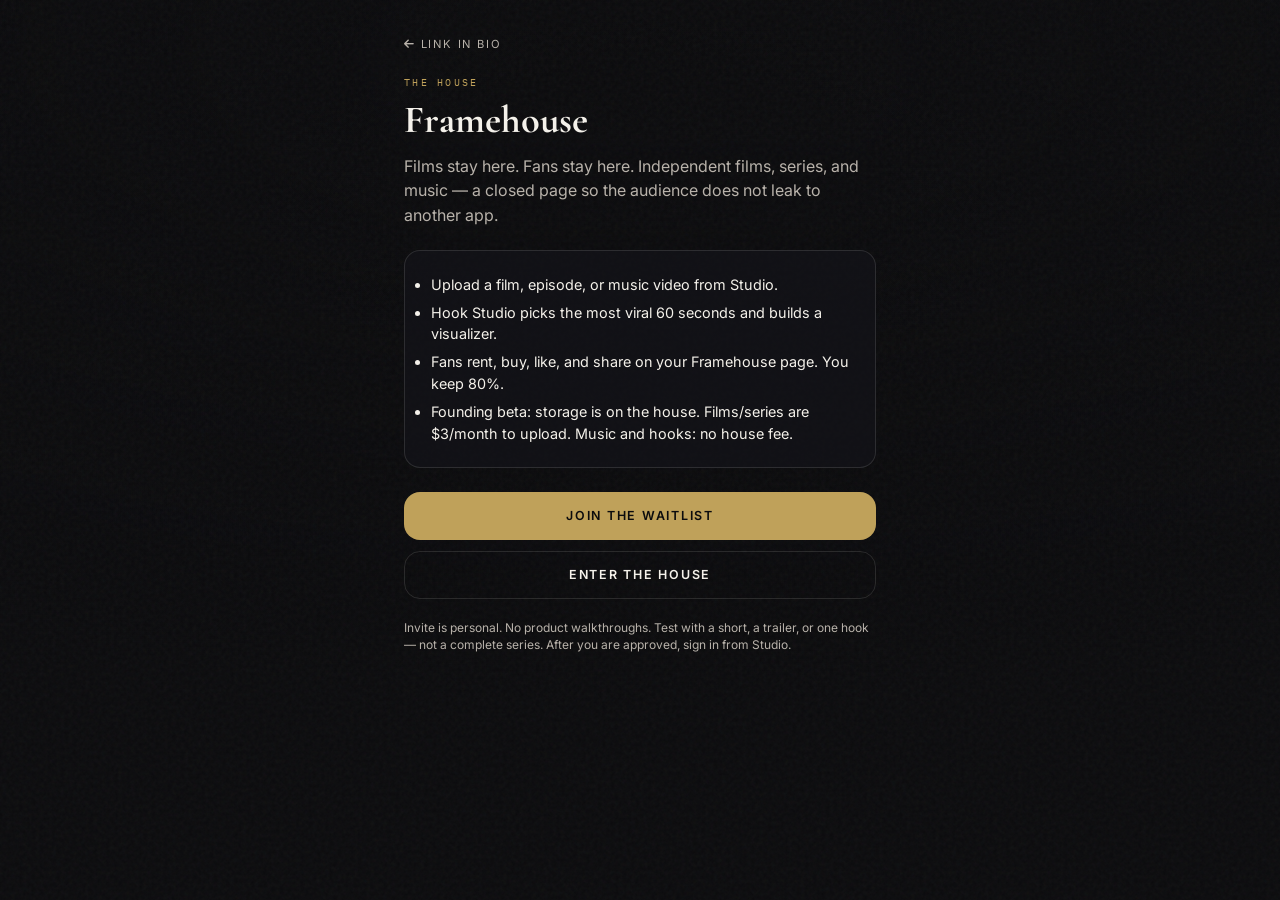
==== commit e3e800ab: "Waitlist form first; NDA and invite code live on the same page." ====
--- a/framehouse.html
+++ b/framehouse.html
@@ -40,7 +40,7 @@
             <li>Founding beta: storage is on the house. Films/series are $3/month to upload. Music and hooks: no house fee.</li>
         </ul>
         <div class="fh-actions">
-            <a class="fh-btn fh-btn-gold" href="join-ecosystem.html">Apply with invite</a>
+            <a class="fh-btn fh-btn-gold" href="join-ecosystem.html">Join the waitlist</a>
             <a class="fh-btn fh-btn-ghost" id="fh-enter" href="http://localhost:3100">Enter the house</a>
         </div>
         <p class="fh-note">Invite is personal. No product walkthroughs. Test with a short, a trailer, or one hook — not a complete series. After you are approved, sign in from Studio.</p>
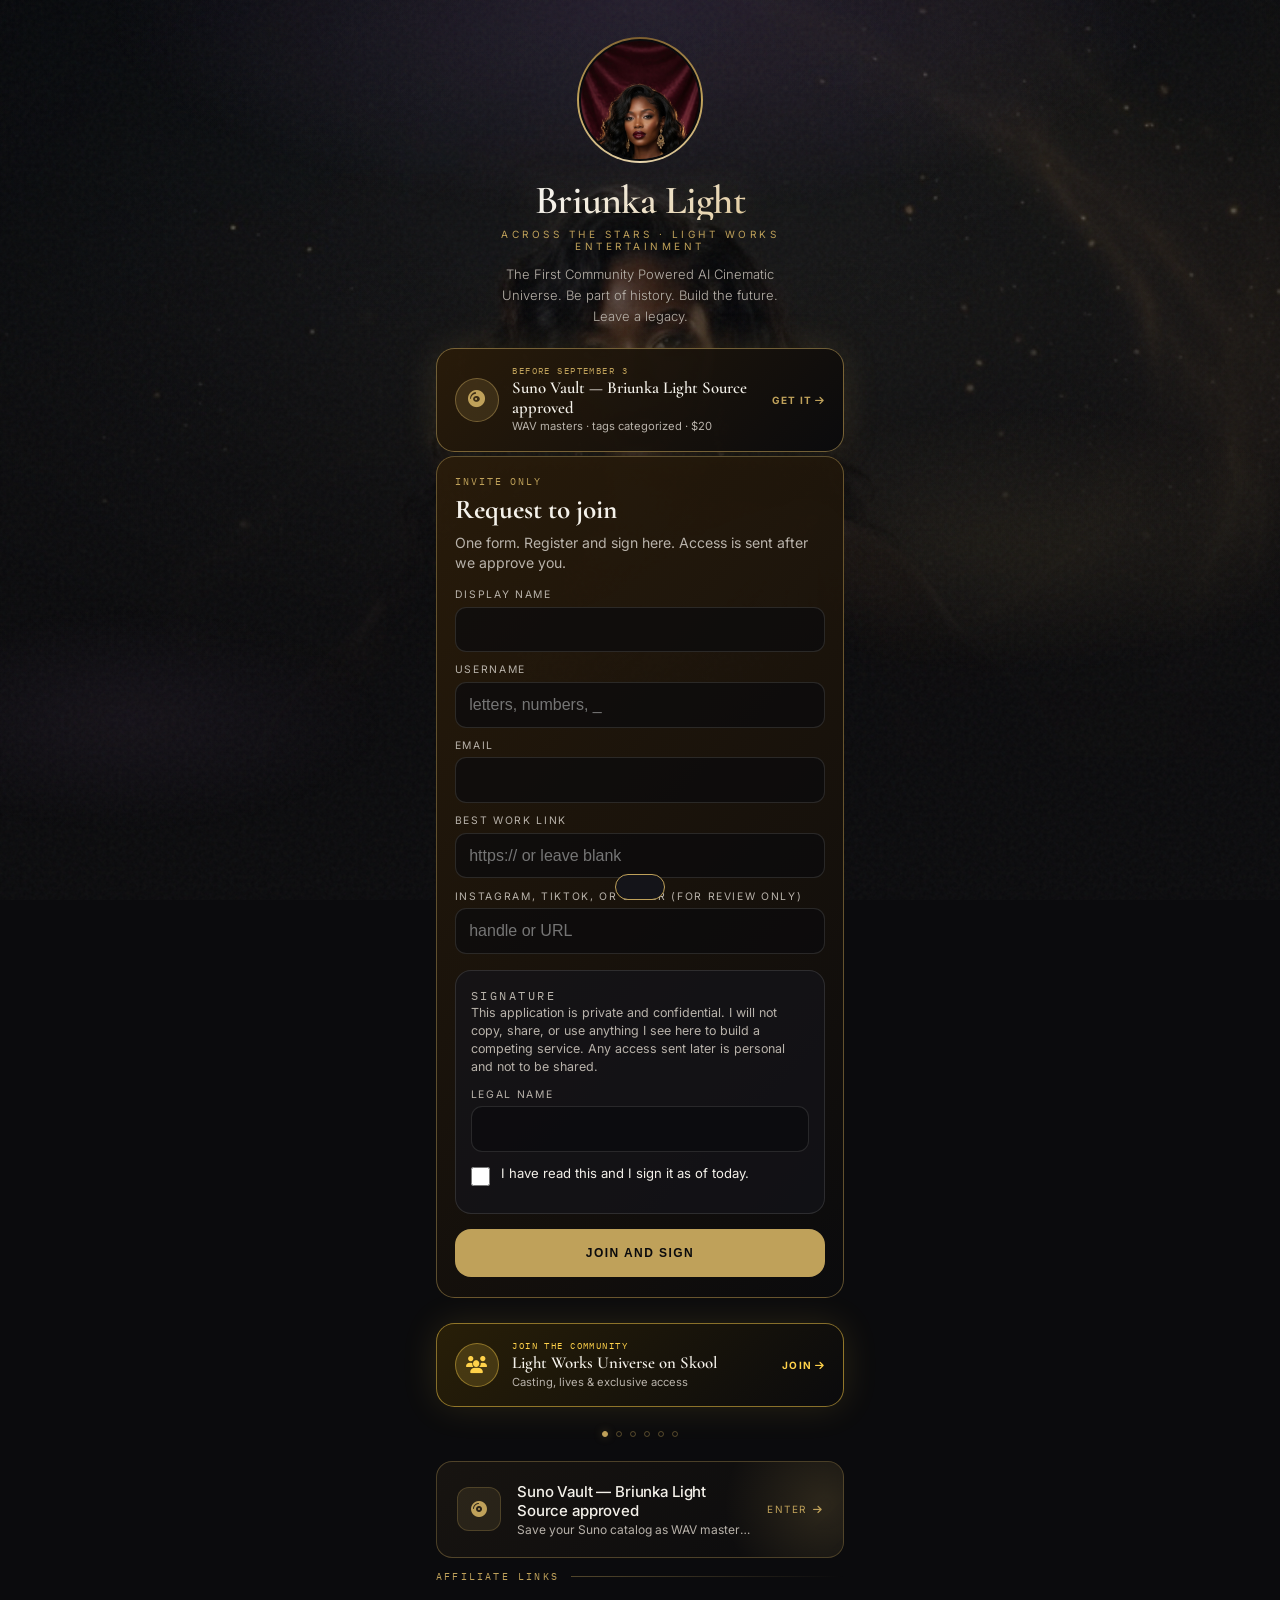
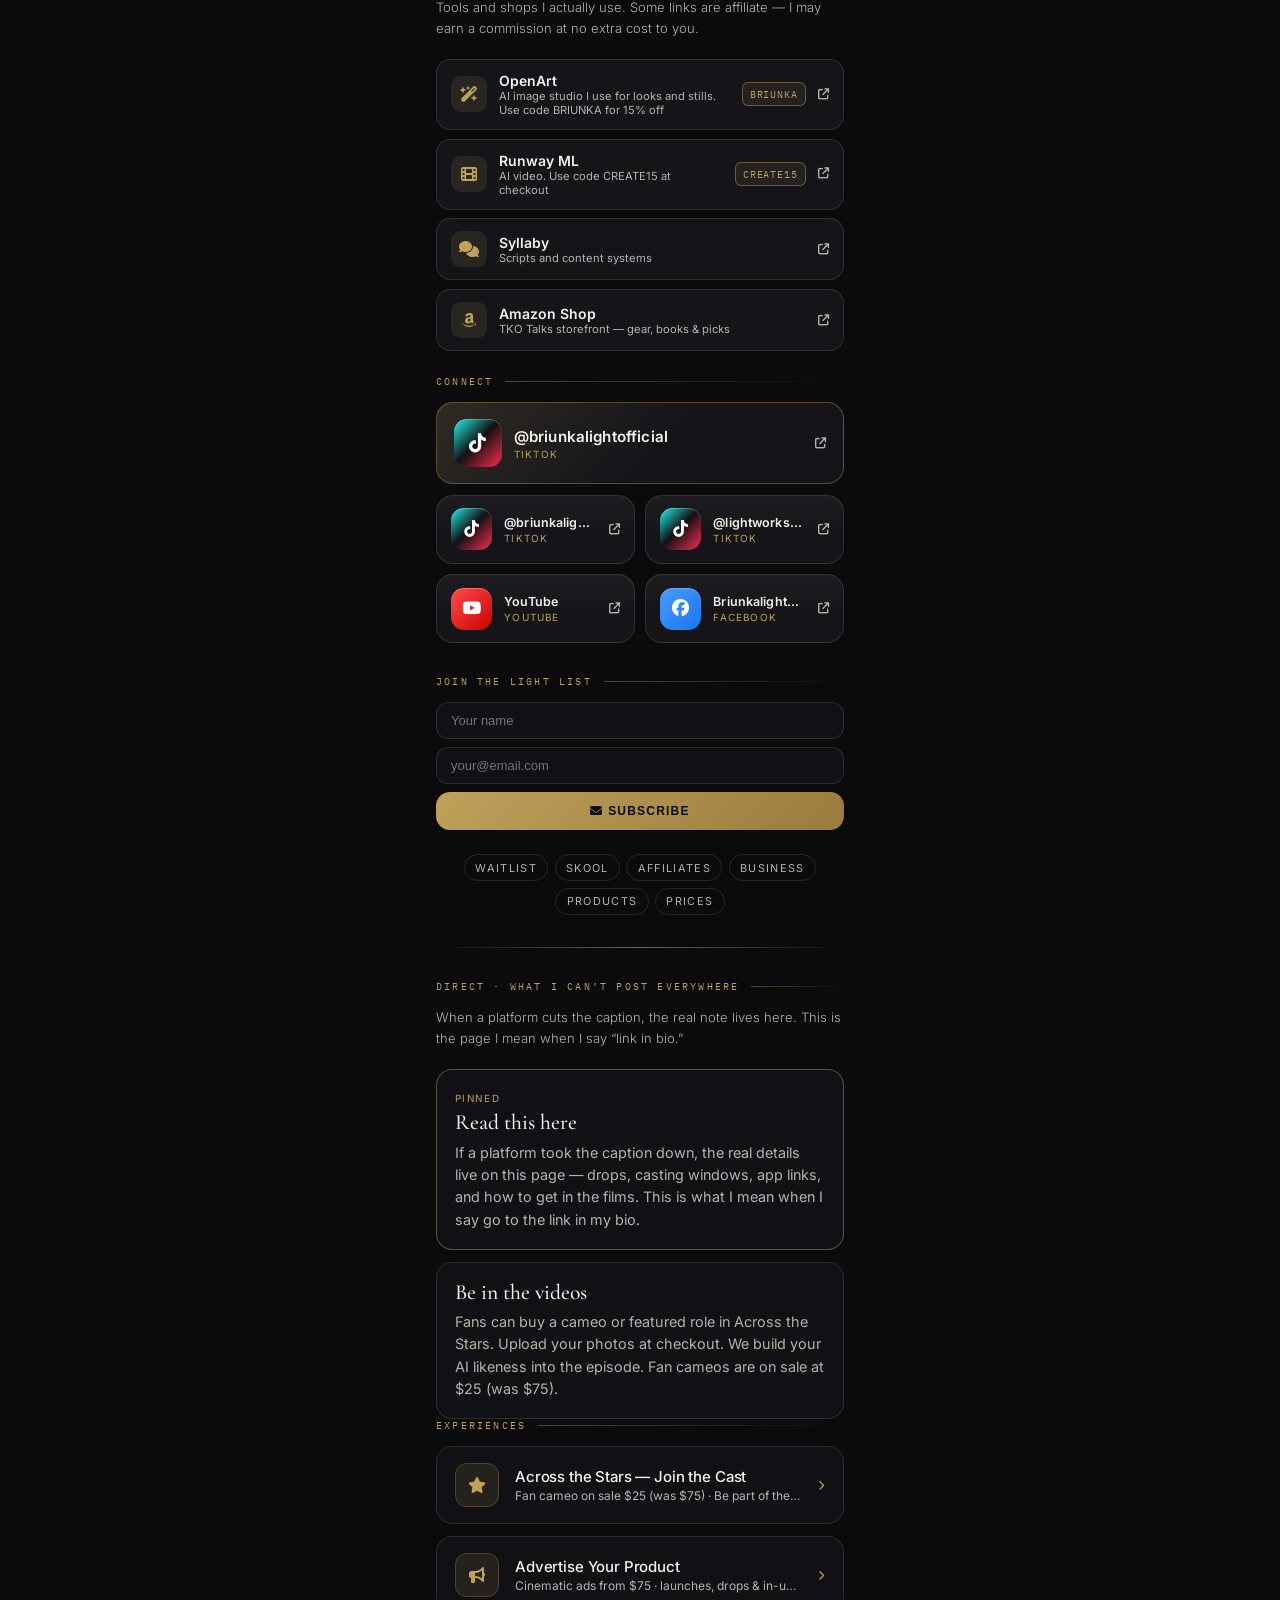
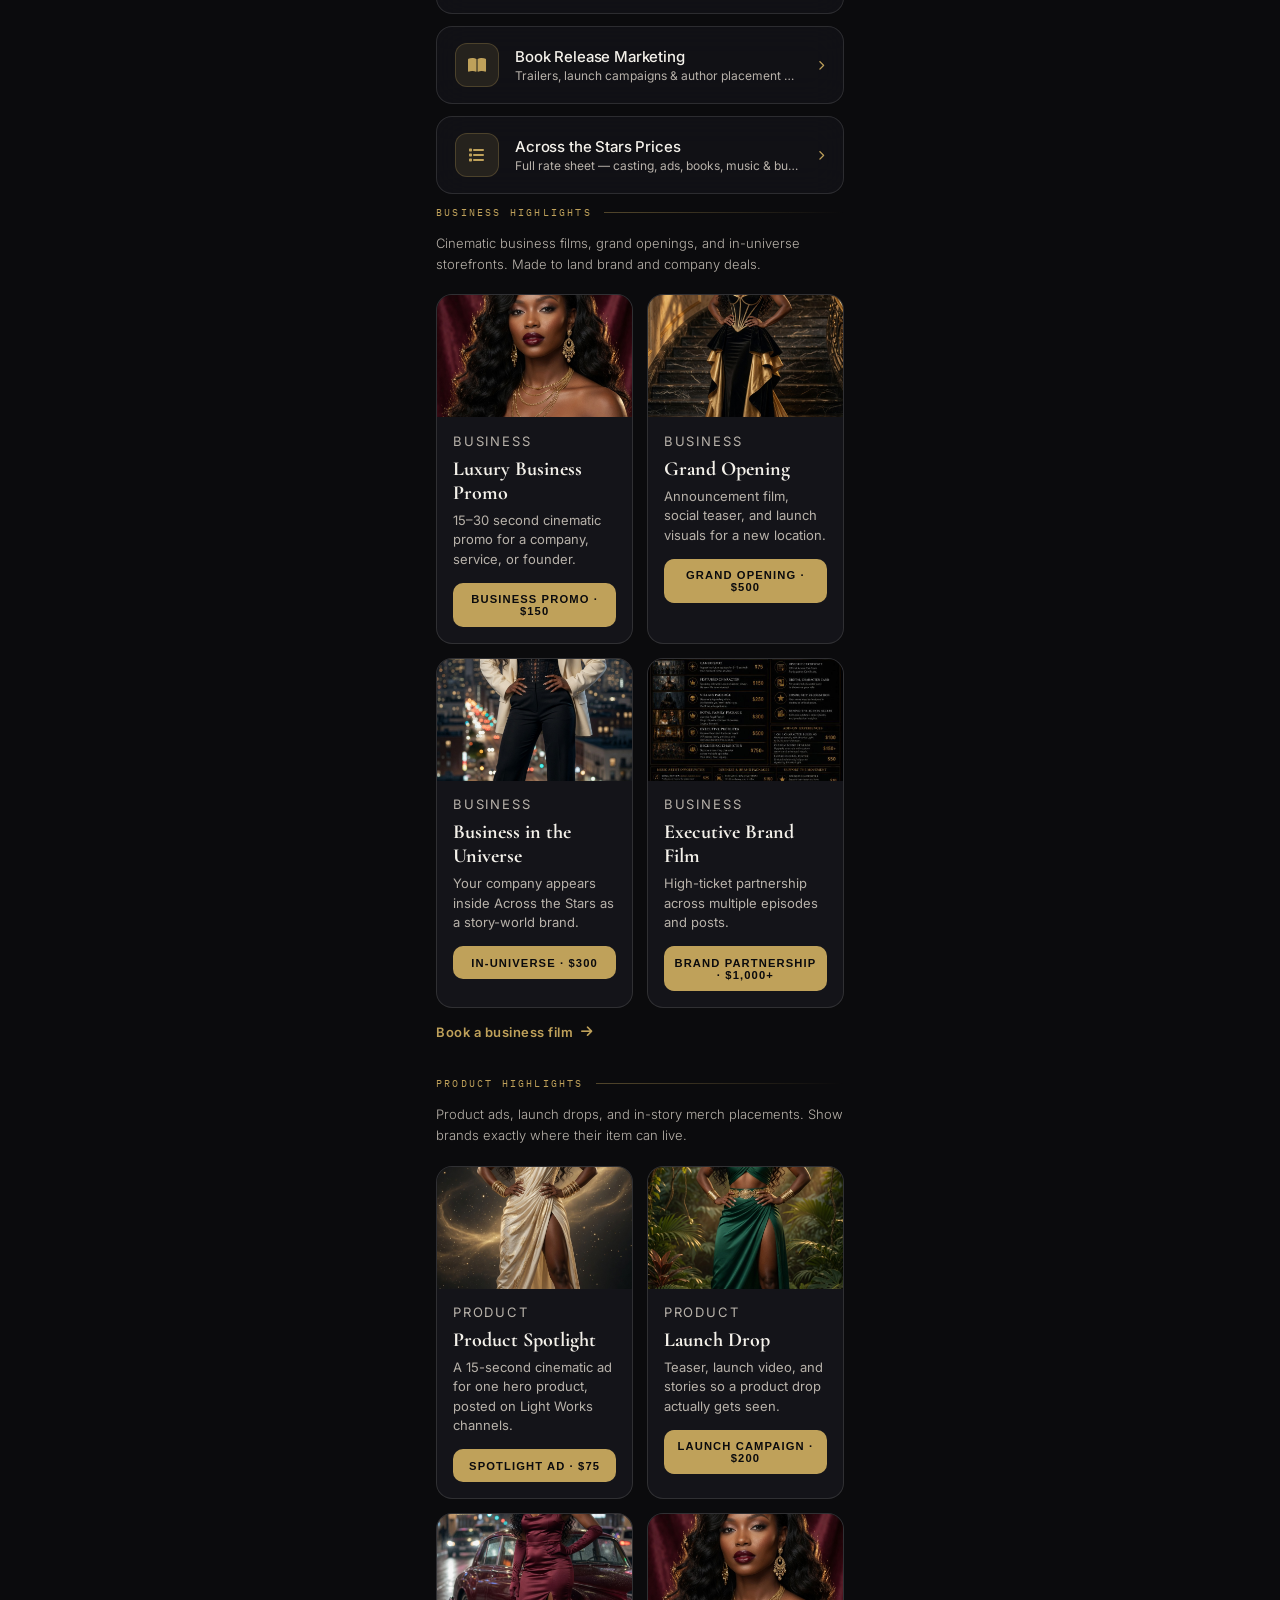
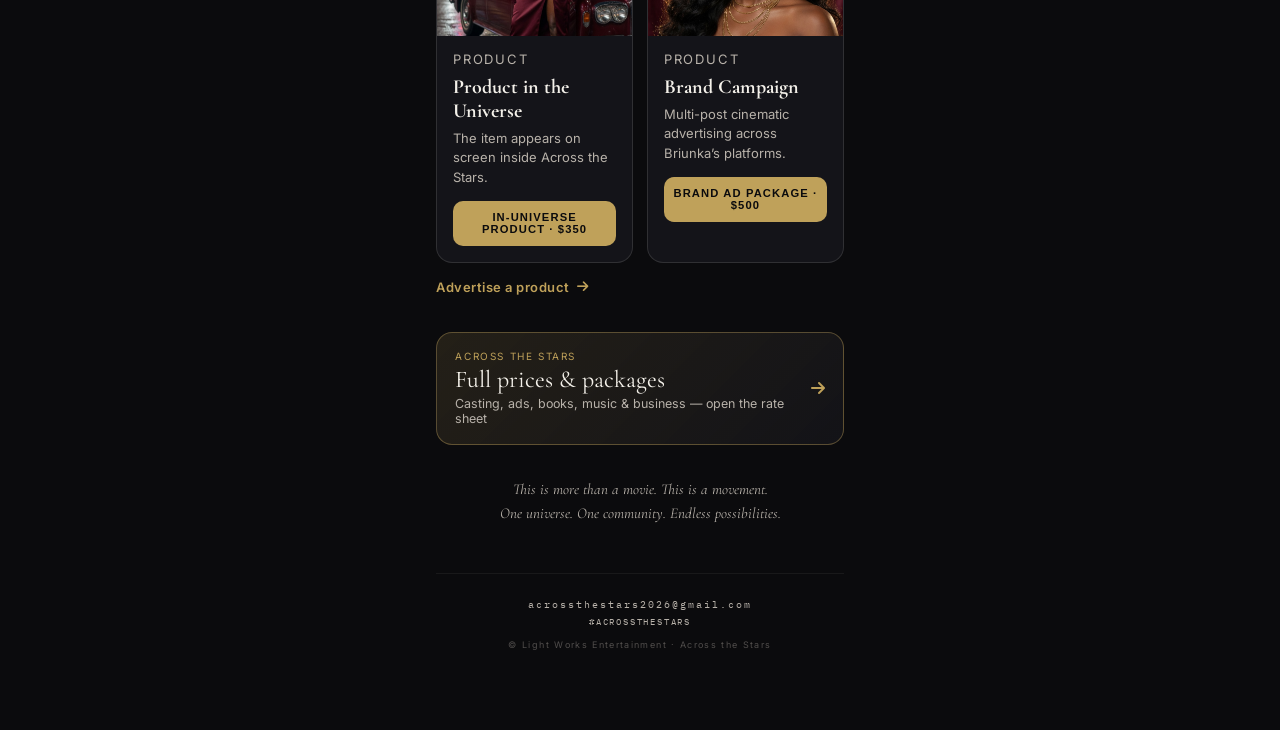
==== commit d068e837: "Remove Framehouse and extra NDA card from public bio. One join form only." ====
--- a/framehouse.html
+++ b/framehouse.html
@@ -2,57 +2,13 @@
 <html lang="en">
 <head>
     <meta charset="UTF-8">
-    <meta name="viewport" content="width=device-width, initial-scale=1.0, viewport-fit=cover">
-    <title>Framehouse — Films stay here. Fans stay here.</title>
-    <meta name="description" content="Invite-only streaming house for independent films, series, and music. Hook Studio picks the 60 seconds. Founding beta — storage on the house.">
-    <meta name="theme-color" content="#09080a">
-    <link rel="stylesheet" href="https://cdnjs.cloudflare.com/ajax/libs/font-awesome/6.5.1/css/all.min.css">
-    <link rel="stylesheet" href="css/briunka-link.css?v=fh1">
-    <style>
-        .fh-page { position: relative; z-index: 2; max-width: 32rem; margin: 0 auto; padding: 2rem 1.25rem 4rem; }
-        .fh-kicker { font-family: 'IBM Plex Mono', monospace; font-size: 0.65rem; letter-spacing: 0.22em; text-transform: uppercase; color: var(--gold); }
-        .fh-page h1 { font-size: 2.4rem; line-height: 1.1; margin: 0.6rem 0 0.8rem; }
-        .fh-lead { color: var(--muted); font-size: 1rem; line-height: 1.55; }
-        .fh-list { margin: 1.4rem 0; padding: 1rem 1rem 1rem 1.6rem; border: 1px solid var(--glass-border); background: var(--glass); border-radius: 1rem; color: var(--ivory); font-size: 0.9rem; line-height: 1.5; }
-        .fh-list li { margin: 0.4rem 0; }
-        .fh-actions { display: flex; flex-direction: column; gap: 0.7rem; margin-top: 1.5rem; }
-        .fh-btn { display: flex; align-items: center; justify-content: center; min-height: 3rem; padding: 0.85rem 1.1rem; border-radius: 1rem; text-decoration: none; font-size: 0.78rem; letter-spacing: 0.14em; text-transform: uppercase; font-weight: 600; }
-        .fh-btn-gold { background: var(--gold); color: #0b0b0d; }
-        .fh-btn-ghost { border: 1px solid var(--glass-border); color: var(--ivory); }
-        .fh-note { margin-top: 1.25rem; font-size: 0.75rem; color: var(--muted); line-height: 1.45; }
-        .fh-back { display: inline-block; margin-bottom: 1.5rem; color: var(--muted); text-decoration: none; font-size: 0.7rem; letter-spacing: 0.16em; text-transform: uppercase; }
-    </style>
+    <meta name="robots" content="noindex, nofollow">
+    <meta http-equiv="refresh" content="0; url=index.html">
+    <title>Light Works</title>
+    <link rel="canonical" href="index.html">
 </head>
 <body>
-    <div class="art-hero" id="art-hero"></div>
-    <div class="hero-vignette"></div>
-    <div class="grain"></div>
-
-    <div class="fh-page">
-        <a class="fh-back" href="index.html"><i class="fa-solid fa-arrow-left"></i> Link in bio</a>
-        <p class="fh-kicker">The house</p>
-        <h1 class="serif">Framehouse</h1>
-        <p class="fh-lead">Films stay here. Fans stay here. Independent films, series, and music — a closed page so the audience does not leak to another app.</p>
-        <ul class="fh-list">
-            <li>Upload a film, episode, or music video from Studio.</li>
-            <li>Hook Studio picks the most viral 60 seconds and builds a visualizer.</li>
-            <li>Fans rent, buy, like, and share on your Framehouse page. You keep 80%.</li>
-            <li>Founding beta: storage is on the house. Films/series are $3/month to upload. Music and hooks: no house fee.</li>
-        </ul>
-        <div class="fh-actions">
-            <a class="fh-btn fh-btn-gold" href="join-ecosystem.html">Join the waitlist</a>
-            <a class="fh-btn fh-btn-ghost" id="fh-enter" href="http://localhost:3100">Enter the house</a>
-        </div>
-        <p class="fh-note">Invite is personal. No product walkthroughs. Test with a short, a trailer, or one hook — not a complete series. After you are approved, sign in from Studio.</p>
-    </div>
-
-    <script>
-        (function () {
-            var local = location.hostname === 'localhost' || location.hostname === '127.0.0.1';
-            var enter = document.getElementById('fh-enter');
-            if (local) enter.href = 'http://localhost:3100';
-            else enter.href = 'join-ecosystem.html';
-        })();
-    </script>
+    <p><a href="index.html">Back</a></p>
+    <script>location.replace('index.html');</script>
 </body>
 </html>
